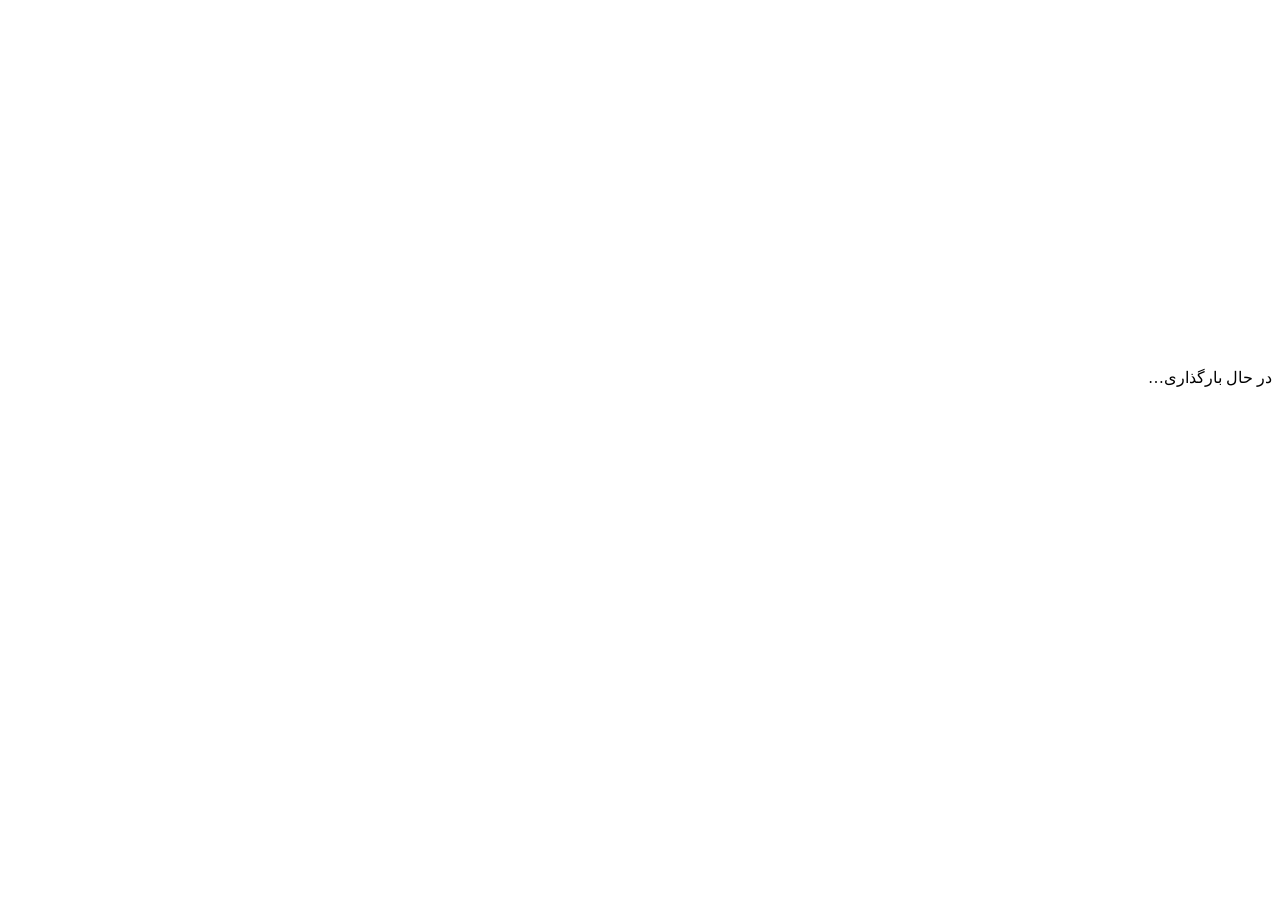
==== index.html @ f65aff5e "Add files via upload" ====
<!doctype html>
<html lang="fa" dir="rtl">
<head>
<meta charset="utf-8">
<meta name="viewport" content="width=device-width,initial-scale=1,viewport-fit=cover">
<title>مدیریت من</title>
<meta name="theme-color" content="#243F68">
<meta name="apple-mobile-web-app-capable" content="yes">
<meta name="mobile-web-app-capable" content="yes">
<meta name="apple-mobile-web-app-status-bar-style" content="default">
<meta name="apple-mobile-web-app-title" content="مدیریت من">
<link rel="manifest" href="manifest.webmanifest">
<link rel="icon" href="icons/logo.svg" type="image/svg+xml">
<link rel="apple-touch-icon" href="icons/apple-touch-icon.png">
<link rel="preload" href="fonts/vazirmatn-arabic-400-normal.woff2" as="font" type="font/woff2" crossorigin>
<link rel="stylesheet" href="css/style.css">
</head>
<body>
<div class="app" id="app"><div class="empty" style="padding-top:40vh">در حال بارگذاری…</div></div>
<noscript>برای اجرای «مدیریت من» جاوااسکریپت مرورگر را فعال کنید.</noscript>
<script src="js/jalali.js"></script>
<script src="js/recur.js"></script>
<script src="js/db.js"></script>
<script src="js/app.js"></script>
</body>
</html>
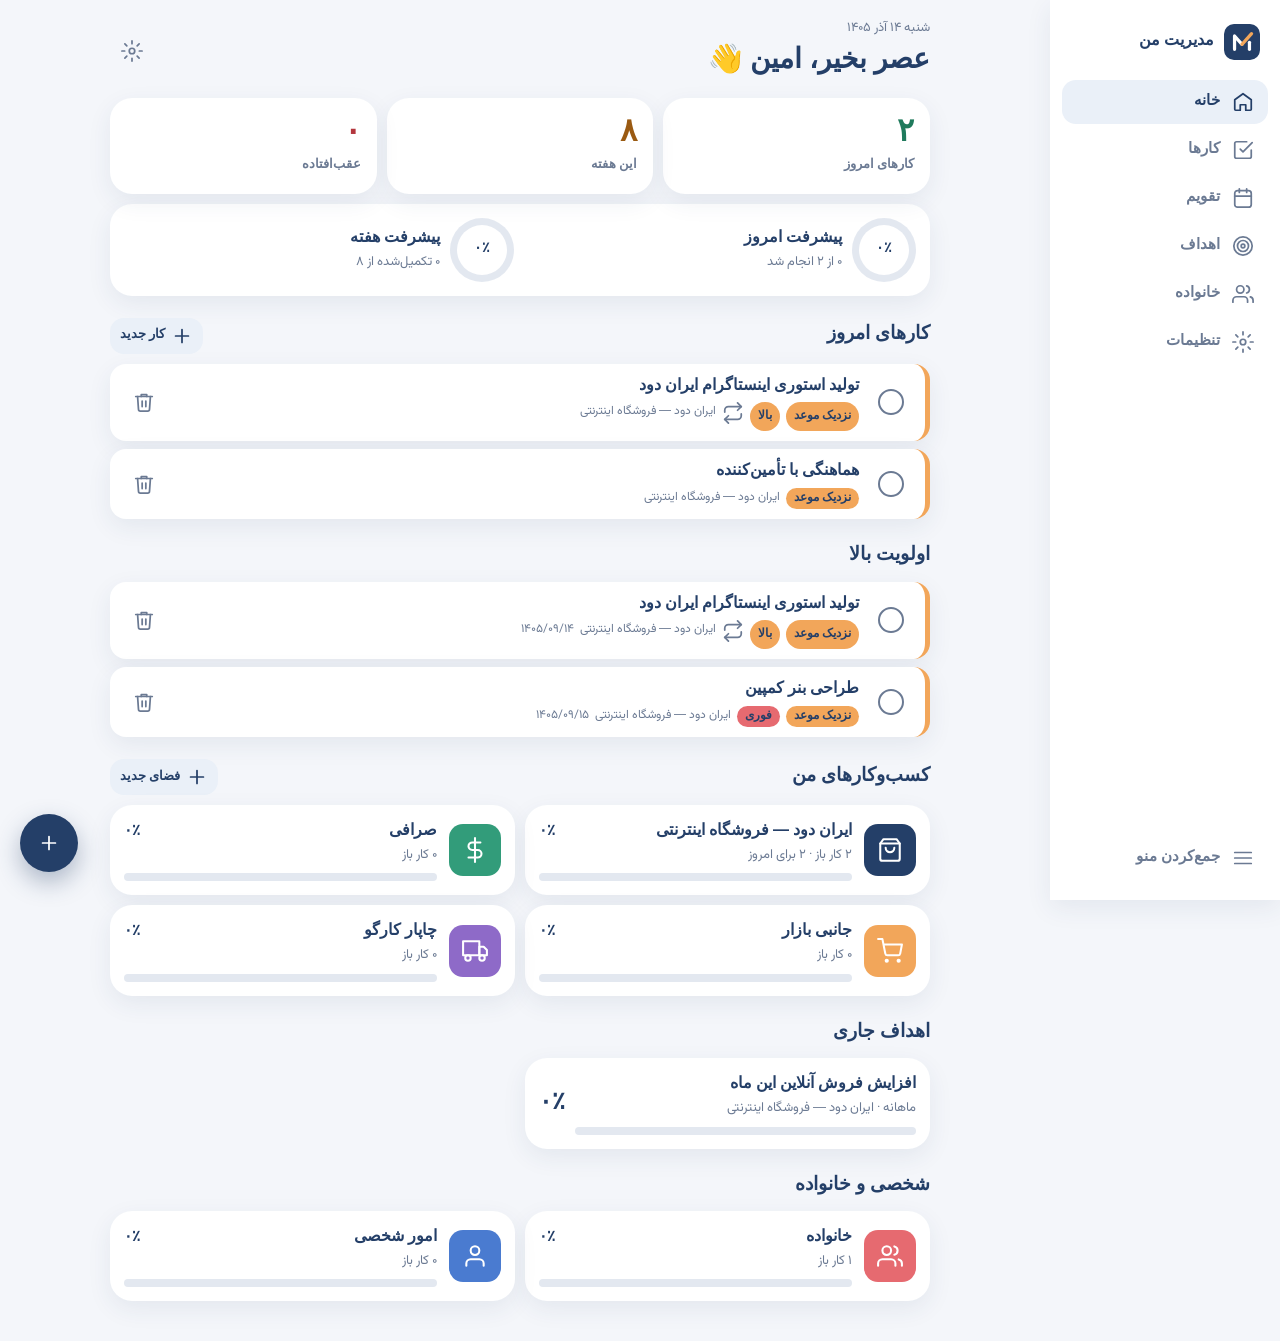
==== commit b0b65057: "v1.1.0 cloud sync" ====
--- a/index.html
+++ b/index.html
@@ -18,9 +18,11 @@
 <body>
 <div class="app" id="app"><div class="empty" style="padding-top:40vh">در حال بارگذاری…</div></div>
 <noscript>برای اجرای «مدیریت من» جاوااسکریپت مرورگر را فعال کنید.</noscript>
+<script src="js/vendor/supabase.js"></script>
 <script src="js/jalali.js"></script>
 <script src="js/recur.js"></script>
 <script src="js/db.js"></script>
+<script src="js/sync.js"></script>
 <script src="js/app.js"></script>
 </body>
 </html>
--- a/css/style.css
+++ b/css/style.css
@@ -0,0 +1,94 @@
+@font-face{font-family:Vazirmatn;font-weight:400;font-display:swap;src:url(../fonts/vazirmatn-arabic-400-normal.woff2) format('woff2');unicode-range:U+0600-06FF,U+200C-200E,U+FB50-FDFF,U+FE70-FEFF}
+@font-face{font-family:Vazirmatn;font-weight:700;font-display:swap;src:url(../fonts/vazirmatn-arabic-700-normal.woff2) format('woff2');unicode-range:U+0600-06FF,U+200C-200E,U+FB50-FDFF,U+FE70-FEFF}
+@font-face{font-family:Vazirmatn;font-weight:800 900;font-display:swap;src:url(../fonts/vazirmatn-arabic-800-normal.woff2) format('woff2');unicode-range:U+0600-06FF,U+200C-200E,U+FB50-FDFF,U+FE70-FEFF}
+@font-face{font-family:Vazirmatn;font-weight:400;font-display:swap;src:url(../fonts/vazirmatn-latin-400-normal.woff2) format('woff2');unicode-range:U+0000-00FF}
+@font-face{font-family:Vazirmatn;font-weight:700 900;font-display:swap;src:url(../fonts/vazirmatn-latin-700-normal.woff2) format('woff2');unicode-range:U+0000-00FF}
+:root{--navy:#243F68;--accent:#243F68;--green:#329C7A;--orange:#F2A65A;--red:#E66A70;--blue:#4A7BD0;
+--green-t:#1F7A5C;--red-t:#B3363D;--orange-t:#9A5A12;--bg:#F4F6FA;--card:#fff;--text:#243F68;--sub:#6B7A93;--line:#E3E8F0;--chip:#EAF0F8;
+--tab:rgba(255,255,255,.92);--tabActive:#243F68;--shadow:0 8px 24px rgba(36,63,104,.08);--r:22px;--tabH:76px;color-scheme:light}
+[data-theme=dark]{--accent:#5B82BF;--bg:#0E1A2E;--card:#182A45;--text:#F4F6FA;--sub:#9FB0CC;--line:#24395C;--chip:#22385A;--tab:rgba(20,36,60,.92);--tabActive:#F2A65A;
+--shadow:0 8px 24px rgba(0,0,0,.35);--green-t:#4FC59E;--red-t:#F08A8F;--orange-t:#F2B06E;color-scheme:dark}
+*{box-sizing:border-box;-webkit-tap-highlight-color:transparent}
+html,body{margin:0;background:var(--bg);color:var(--text);font-family:Vazirmatn,-apple-system,"SF Arabic","Segoe UI",Tahoma,sans-serif;font-size:16px;line-height:1.6}
+button,input,select,textarea{font:inherit;color:inherit}
+:focus-visible{outline:3px solid var(--orange);outline-offset:2px;border-radius:8px}
+h1{font-size:28px;font-weight:900;margin:0}h2{font-size:19px;font-weight:800;margin:22px 0 10px}h3{font-size:16px;margin:0;font-weight:800}
+.sub{color:var(--sub);font-size:13px}
+.app{min-height:100vh}
+main{padding:calc(env(safe-area-inset-top) + 18px) 20px calc(var(--tabH) + env(safe-area-inset-bottom) + 28px);max-width:1100px;margin:0 auto}
+/* nav */
+.tabbar{position:fixed;inset-inline:0;bottom:0;height:calc(var(--tabH) + env(safe-area-inset-bottom));padding-bottom:env(safe-area-inset-bottom);background:var(--tab);backdrop-filter:blur(16px);-webkit-backdrop-filter:blur(16px);border-top:1px solid var(--line);display:flex;z-index:20}
+.tabbar a,.side a{flex:1;display:flex;flex-direction:column;align-items:center;justify-content:center;gap:2px;color:var(--sub);text-decoration:none;font-size:12px;font-weight:700;min-height:44px}
+.tabbar a.on,.side a.on{color:var(--tabActive)}
+.ico{width:22px;height:22px;fill:none;stroke:currentColor;stroke-width:1.9;stroke-linecap:round;stroke-linejoin:round;flex:none}
+.side{display:none}
+@media(min-width:900px){.tabbar{display:none}.side{display:flex;flex-direction:column;position:fixed;inset-block:0;inset-inline-start:0;width:230px;background:var(--card);box-shadow:var(--shadow);padding:20px 12px;gap:4px;z-index:20;transition:width .2s}
+.side a{flex:none;flex-direction:row;justify-content:flex-start;gap:12px;font-size:15px;padding:10px 14px;border-radius:14px}.side a.on{background:var(--chip)}
+.side .brand{display:flex;align-items:center;gap:10px;font-weight:900;padding:4px 8px 16px}.side .brand img{width:36px;height:36px;border-radius:10px}
+.side.mini{width:76px}.side.mini .lbl{display:none}.side .collapse{margin-top:auto}
+main{padding-inline-start:260px;padding-bottom:40px}.mini~main{padding-inline-start:106px}.fab{bottom:28px!important}}
+/* cards */
+.card{background:var(--card);border-radius:var(--r);box-shadow:var(--shadow);padding:14px}
+.grid{display:grid;gap:10px}.g3{grid-template-columns:repeat(3,1fr)}.g2{grid-template-columns:repeat(2,1fr)}
+@media(min-width:900px){.g3{grid-template-columns:repeat(3,1fr)}.wsgrid{grid-template-columns:repeat(2,1fr)}}
+.stat{text-align:start;padding:16px}.stat b{display:block;font-size:32px;font-weight:900;line-height:1.2}.stat span{color:var(--sub);font-size:13px;font-weight:700}
+.c-green{color:var(--green-t)}.c-orange{color:var(--orange-t)}.c-red{color:var(--red-t)}.c-navy{color:var(--accent)}
+.ws{display:flex;gap:12px;align-items:center;cursor:pointer;transition:transform .15s}.ws:active{transform:scale(.98)}
+.av{width:52px;height:52px;border-radius:14px;display:grid;place-items:center;color:#fff;flex:none;overflow:hidden}.av img{width:100%;height:100%;object-fit:cover}.av .ico{width:26px;height:26px}
+.ws .body{flex:1;min-width:0}.pct{font-weight:900;font-size:15px}
+.bar{height:8px;background:var(--line);border-radius:4px;overflow:hidden;margin-top:8px}.bar i{display:block;height:100%;border-radius:4px;transition:width .4s}
+.ring{--p:0;width:84px;height:84px;border-radius:50%;background:conic-gradient(var(--green) calc(var(--p)*1%),var(--line) 0);display:grid;place-items:center;flex:none}
+.ring::after{content:attr(data-l);width:66px;height:66px;border-radius:50%;background:var(--card);display:grid;place-items:center;font-weight:900}
+.row{display:flex;align-items:center;gap:10px}.sp{flex:1}.wrap{flex-wrap:wrap}
+/* task item */
+.item{display:flex;align-items:center;gap:10px;padding:10px 12px;border-radius:16px;background:var(--card);box-shadow:var(--shadow);margin-bottom:8px;border-inline-start:5px solid var(--blue)}
+.item.done{border-color:var(--green)}.item.near{border-color:var(--orange)}.item.over{border-color:var(--red)}
+.item.done .t{text-decoration:line-through;color:var(--sub)}
+.item .main{flex:1;min-width:0;cursor:pointer}.item .t{font-weight:700;overflow-wrap:anywhere}
+.chk{width:44px;height:44px;border-radius:50%;border:0;background:none;display:grid;place-items:center;cursor:pointer;flex:none}
+.chk span{width:26px;height:26px;border-radius:50%;border:2px solid var(--sub);display:grid;place-items:center}
+.done .chk span{background:var(--green);border-color:var(--green);color:#fff}
+.chk.pop span{animation:pop .45s ease}@keyframes pop{0%{transform:scale(1)}40%{transform:scale(1.35)}100%{transform:scale(1)}}
+.badge{display:inline-flex;align-items:center;gap:3px;font-size:12px;font-weight:700;padding:1px 8px;border-radius:999px;background:var(--chip);color:var(--text)}
+.b-urgent{background:var(--red);color:#243F68}.b-high{background:var(--orange);color:#243F68}.b-done{background:var(--green);color:#243F68}.b-over{background:var(--red);color:#243F68}.b-near{background:var(--orange);color:#243F68}
+.meta{display:flex;flex-wrap:wrap;gap:6px;margin-top:3px;font-size:12px;color:var(--sub)}
+/* buttons & forms */
+.btn{min-height:44px;padding:0 16px;border-radius:14px;border:0;background:var(--chip);color:var(--text);font-weight:700;cursor:pointer;display:inline-flex;align-items:center;justify-content:center;gap:6px;text-decoration:none}
+.btn.pri{background:var(--navy);color:#fff}[data-theme=dark] .btn.pri{background:var(--accent)}
+.btn.danger{background:var(--red);color:#243F68}.btn.ghost{background:none}.btn.sm{min-height:36px;padding:0 10px;font-size:13px}
+.icon-btn{width:44px;height:44px;border-radius:12px;border:0;background:none;color:var(--sub);display:grid;place-items:center;cursor:pointer;flex:none}.icon-btn:hover{background:var(--chip)}
+.fab{position:fixed;inset-inline-end:20px;bottom:calc(var(--tabH) + env(safe-area-inset-bottom) + 16px);width:58px;height:58px;border-radius:50%;background:var(--navy);color:#fff;border:0;box-shadow:0 10px 24px rgba(36,63,104,.35);display:grid;place-items:center;z-index:21;cursor:pointer}
+[data-theme=dark] .fab{background:var(--orange);color:#243F68}
+label.f{display:block;margin-bottom:12px}label.f>span{display:block;font-size:13px;font-weight:700;color:var(--sub);margin-bottom:4px}
+input[type=text],input[type=search],input[type=number],input[type=time],select,textarea{width:100%;min-height:44px;padding:8px 12px;border-radius:12px;border:1px solid var(--line);background:var(--bg);font-size:16px}
+textarea{min-height:70px;resize:vertical}
+.jdate{display:flex;gap:6px}.jdate select{flex:1;padding:8px 4px}
+.days{display:flex;gap:4px;flex-wrap:wrap}.days label{flex:1;min-width:40px}.days input{display:none}.days span{display:grid;place-items:center;min-height:44px;border-radius:12px;background:var(--chip);font-weight:700;font-size:13px;cursor:pointer}.days input:checked+span{background:var(--navy);color:#fff}
+.seg{display:flex;background:var(--chip);border-radius:14px;padding:3px;gap:3px}.seg button{flex:1;min-height:40px;border:0;border-radius:11px;background:none;font-weight:700;cursor:pointer}.seg button.on{background:var(--card);box-shadow:var(--shadow)}
+.toolbar{display:grid;gap:8px;grid-template-columns:1fr 1fr}.toolbar .full{grid-column:1/-1}@media(min-width:900px){.toolbar{grid-template-columns:2fr 1fr 1fr 1fr 1fr}.toolbar .full{grid-column:auto}}
+/* modal */
+.overlay{position:fixed;inset:0;background:rgba(14,26,46,.45);display:flex;align-items:flex-end;justify-content:center;z-index:50;animation:fade .15s}
+.modal{background:var(--card);width:100%;max-width:560px;max-height:92vh;overflow:auto;border-radius:24px 24px 0 0;padding:18px 18px calc(18px + env(safe-area-inset-bottom));animation:up .2s ease}
+@media(min-width:700px){.overlay{align-items:center}.modal{border-radius:24px}}
+.modal .hd{display:flex;align-items:center;margin-bottom:12px}.modal .hd h3{flex:1;font-size:18px}
+.modal .ft{display:flex;gap:8px;margin-top:14px;flex-wrap:wrap}.modal .ft .btn{flex:1}
+@keyframes fade{from{opacity:0}}@keyframes up{from{transform:translateY(30px);opacity:0}}
+.warn{background:rgba(230,106,112,.12);border:1px solid var(--red);border-radius:14px;padding:10px 12px;margin:8px 0}
+.note{background:var(--chip);border-radius:14px;padding:10px 12px;font-size:14px}
+.toast{position:fixed;inset-inline:16px;top:calc(env(safe-area-inset-top) + 12px);margin:auto;max-width:420px;background:var(--navy);color:#fff;padding:12px 16px;border-radius:16px;z-index:80;box-shadow:var(--shadow);animation:up .2s}
+.banner{display:flex;gap:8px;align-items:center;padding:10px 14px;border-radius:16px;margin-bottom:12px;background:var(--chip);font-size:14px}
+/* calendar */
+.cal{display:grid;grid-template-columns:repeat(7,1fr);gap:4px;text-align:center}
+.cal .h{font-size:13px;color:var(--sub);font-weight:700;padding:4px 0}.cal .h:last-child{color:var(--red-t)}
+.day{min-height:52px;border-radius:13px;border:2px solid transparent;background:none;cursor:pointer;display:flex;flex-direction:column;align-items:center;justify-content:center;font-weight:800;padding:2px}
+.day.fri{color:var(--red-t)}.day.today{border-color:var(--orange);background:var(--chip)}.day.sel{background:var(--navy);color:#fff}
+.dots{display:flex;gap:3px;height:7px;margin-top:2px}.dots i{width:6px;height:6px;border-radius:50%}
+.d-done{background:var(--green)}.d-plan{background:var(--blue)}.d-near{background:var(--orange)}.d-over{background:var(--red)}
+.legend{display:flex;gap:12px;flex-wrap:wrap;font-size:12px;color:var(--sub);margin-top:10px}.legend i{display:inline-block;width:8px;height:8px;border-radius:50%;margin-inline-end:4px}
+.empty{text-align:center;color:var(--sub);padding:18px;font-size:14px}
+.subs label{display:flex;gap:8px;align-items:center;min-height:40px}
+.iconpick{display:grid;grid-template-columns:repeat(7,1fr);gap:6px}.iconpick button{height:44px;border-radius:12px;border:2px solid transparent;background:var(--chip);color:var(--text);display:grid;place-items:center;cursor:pointer}.iconpick button.on{border-color:var(--orange)}
+.colors{display:flex;gap:8px;flex-wrap:wrap}.colors button{width:36px;height:36px;border-radius:50%;border:3px solid transparent;cursor:pointer}.colors button.on{border-color:var(--text)}
+.hidden{display:none!important}
+@media(prefers-reduced-motion:reduce){*{animation:none!important;transition:none!important}}
+.prog{display:grid;grid-template-columns:1fr 1fr;gap:12px}.prog .ring{width:64px;height:64px}.prog .ring::after{width:50px;height:50px;font-size:14px}@media(max-width:360px){.prog{grid-template-columns:1fr}}
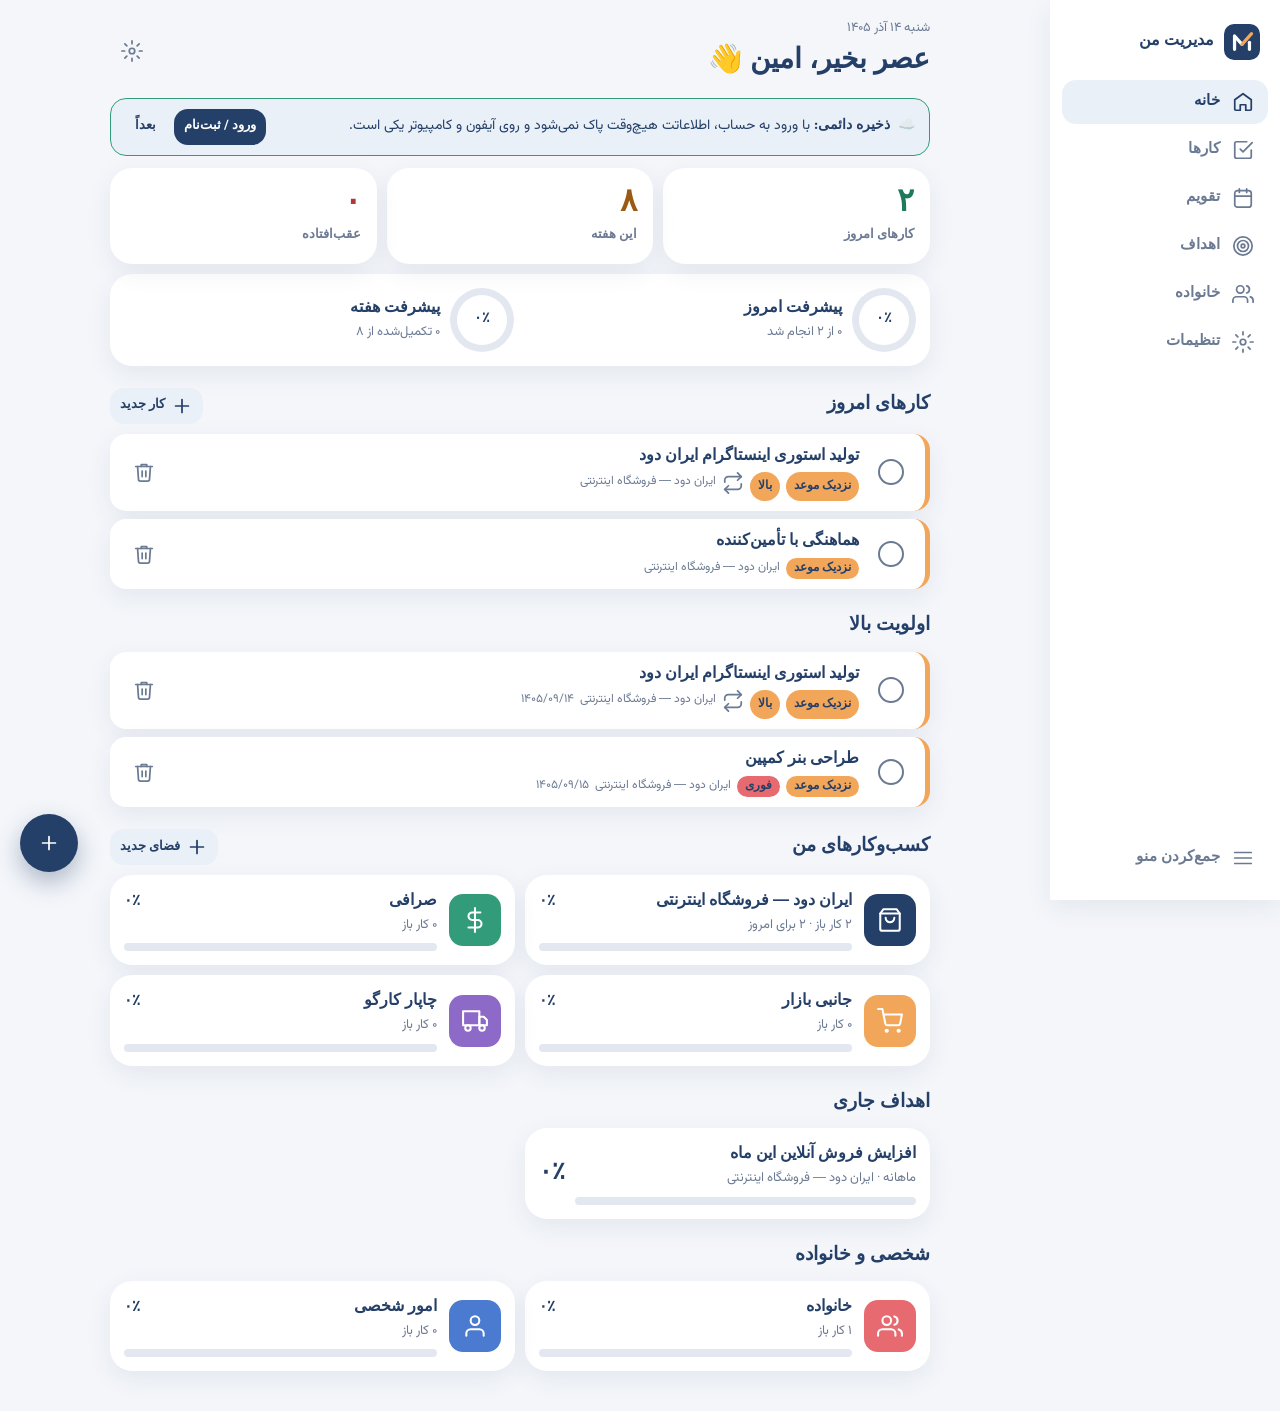
==== commit 4d090a38: "v1.2.0 root" ====
--- a/index.html
+++ b/index.html
@@ -23,6 +23,7 @@
 <script src="js/recur.js"></script>
 <script src="js/db.js"></script>
 <script src="js/sync.js"></script>
+<script src="js/tags.js"></script>
 <script src="js/app.js"></script>
 </body>
 </html>
--- a/css/style.css
+++ b/css/style.css
@@ -60,7 +60,7 @@
 .fab{position:fixed;inset-inline-end:20px;bottom:calc(var(--tabH) + env(safe-area-inset-bottom) + 16px);width:58px;height:58px;border-radius:50%;background:var(--navy);color:#fff;border:0;box-shadow:0 10px 24px rgba(36,63,104,.35);display:grid;place-items:center;z-index:21;cursor:pointer}
 [data-theme=dark] .fab{background:var(--orange);color:#243F68}
 label.f{display:block;margin-bottom:12px}label.f>span{display:block;font-size:13px;font-weight:700;color:var(--sub);margin-bottom:4px}
-input[type=text],input[type=search],input[type=number],input[type=time],select,textarea{width:100%;min-height:44px;padding:8px 12px;border-radius:12px;border:1px solid var(--line);background:var(--bg);font-size:16px}
+input[type=text],input[type=email],input[type=password],input[type=search],input[type=number],input[type=time],select,textarea{width:100%;min-height:44px;padding:8px 12px;border-radius:12px;border:1px solid var(--line);background:var(--bg);font-size:16px}
 textarea{min-height:70px;resize:vertical}
 .jdate{display:flex;gap:6px}.jdate select{flex:1;padding:8px 4px}
 .days{display:flex;gap:4px;flex-wrap:wrap}.days label{flex:1;min-width:40px}.days input{display:none}.days span{display:grid;place-items:center;min-height:44px;border-radius:12px;background:var(--chip);font-weight:700;font-size:13px;cursor:pointer}.days input:checked+span{background:var(--navy);color:#fff}
@@ -92,3 +92,6 @@
 .hidden{display:none!important}
 @media(prefers-reduced-motion:reduce){*{animation:none!important;transition:none!important}}
 .prog{display:grid;grid-template-columns:1fr 1fr;gap:12px}.prog .ring{width:64px;height:64px}.prog .ring::after{width:50px;height:50px;font-size:14px}@media(max-width:360px){.prog{grid-template-columns:1fr}}
+
+/* cloud sync */
+.banner.cloud{border:1px solid var(--green);flex-wrap:wrap}.syncline{margin-top:4px}.syncline:empty{display:none}
